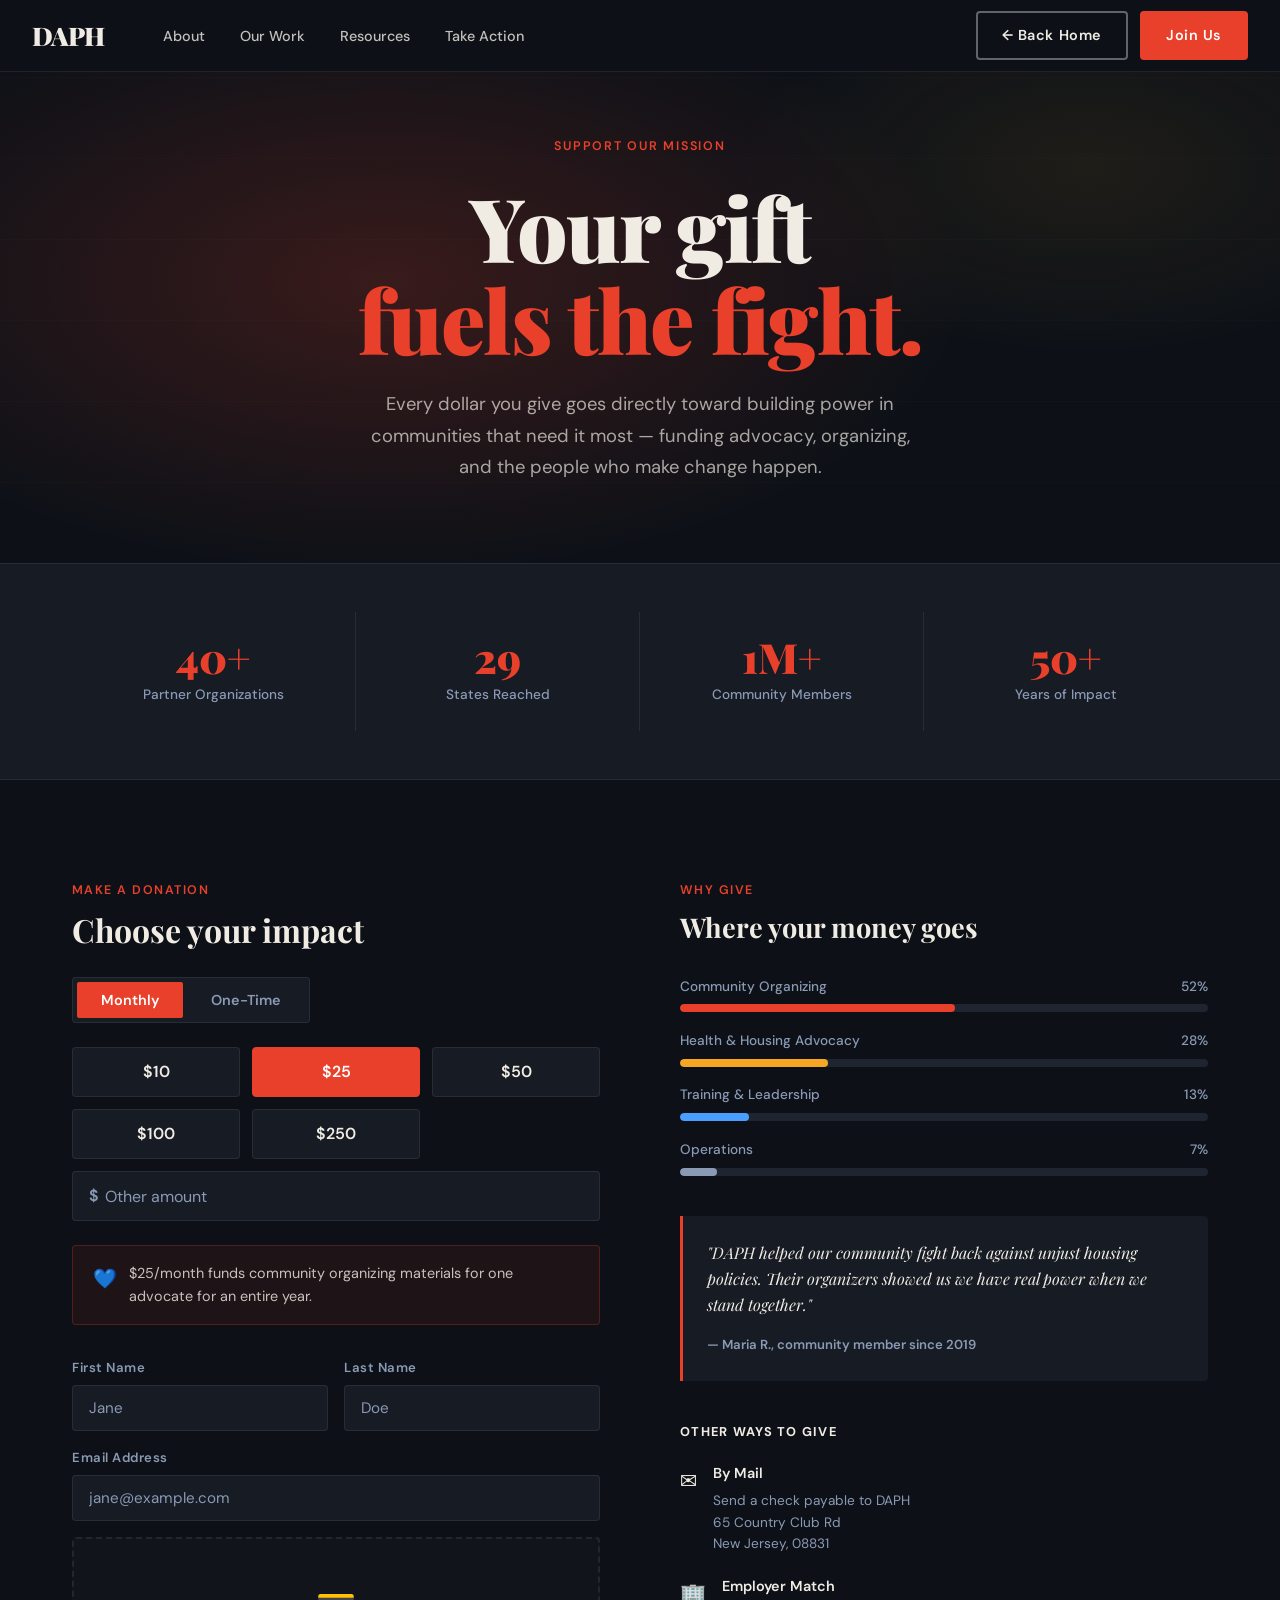
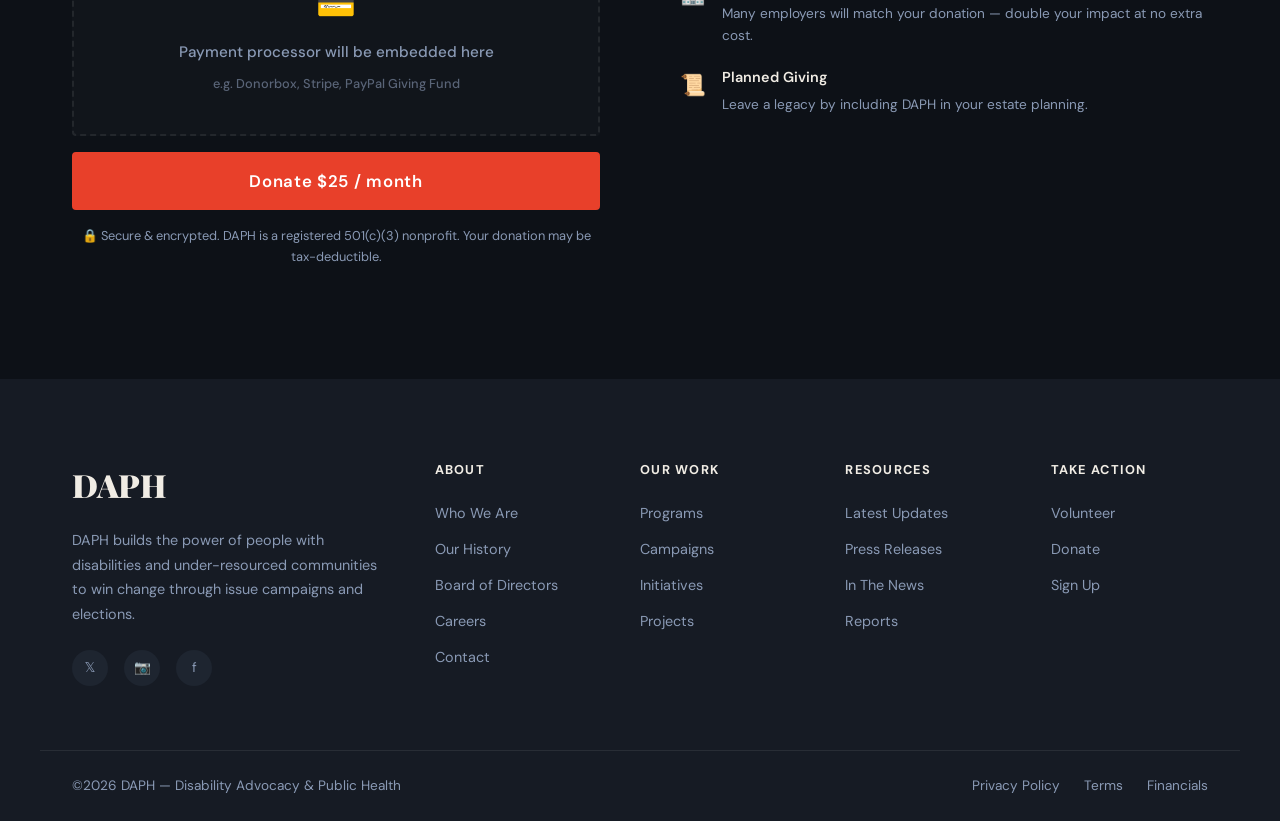
==== donate.html @ 9bbfe9a2 "Initial commit — DAPH nonprofit website" ====
<!doctype html>
<html lang="en">
  <head>
    <meta charset="UTF-8" />
    <meta name="viewport" content="width=device-width, initial-scale=1.0" />
    <title>Donate — DAPH</title>
    <link rel="preconnect" href="https://fonts.googleapis.com" />
    <link rel="preconnect" href="https://fonts.gstatic.com" crossorigin />
    <link
      href="https://fonts.googleapis.com/css2?family=Playfair+Display:wght@700;900&family=DM+Sans:wght@400;500;600&display=swap"
      rel="stylesheet"
    />
    <link rel="stylesheet" href="css/style.css" />
    <link rel="stylesheet" href="css/donate.css" />
  </head>
  <body>
    <!-- ===== NAVBAR ===== -->
    <header class="navbar" id="navbar">
      <div class="navbar__inner">
        <a href="index.html" class="navbar__logo">DAPH</a>

        <nav class="navbar__nav" id="mainNav">
          <ul class="nav-list">
            <li class="nav-item has-dropdown">
              <a href="index.html#about">About</a>
              <ul class="dropdown">
                <li><a href="index.html#about">Who We Are</a></li>
                <li><a href="index.html#about">Our History</a></li>
                <li><a href="index.html#about">Board of Directors</a></li>
                <li><a href="index.html#contact">Contact</a></li>
              </ul>
            </li>
            <li class="nav-item has-dropdown">
              <a href="index.html#work">Our Work</a>
              <ul class="dropdown">
                <li><a href="index.html#work">Programs</a></li>
                <li><a href="index.html#work">Campaigns</a></li>
                <li><a href="index.html#work">Initiatives</a></li>
              </ul>
            </li>
            <li class="nav-item has-dropdown">
              <a href="index.html#news">Resources</a>
              <ul class="dropdown">
                <li><a href="index.html#news">Latest Updates</a></li>
                <li><a href="index.html#news">Press Releases</a></li>
                <li><a href="index.html#news">Reports</a></li>
              </ul>
            </li>
            <li class="nav-item has-dropdown">
              <a href="index.html#action">Take Action</a>
              <ul class="dropdown">
                <li><a href="index.html#action">Volunteer</a></li>
                <li><a href="index.html#action">Sign Up</a></li>
                <li><a href="donate.html">Donate</a></li>
              </ul>
            </li>
          </ul>
        </nav>

        <div class="navbar__cta">
          <a href="index.html" class="btn btn--outline">← Back Home</a>
          <a href="index.html#action" class="btn btn--primary">Join Us</a>
        </div>

        <button class="hamburger" id="hamburger" aria-label="Toggle menu">
          <span></span><span></span><span></span>
        </button>
      </div>
    </header>

    <!-- ===== DONATE HERO ===== -->
    <div style="background: var(--color-bg); overflow: hidden">
      <section class="donate-hero">
        <div class="donate-hero__bg"></div>
        <div class="donate-hero__content">
          <p class="hero__eyebrow">Support Our Mission</p>
          <h1 class="donate-hero__heading">
            Your gift<br />
            <span>fuels the fight.</span>
          </h1>
          <p class="donate-hero__sub">
            Every dollar you give goes directly toward building power in
            communities that need it most — funding advocacy, organizing, and
            the people who make change happen.
          </p>
        </div>
      </section>
    </div>

    <!-- ===== IMPACT STATS ===== -->
    <section class="impact">
      <div class="container impact__grid">
        <div class="impact__stat">
          <span class="impact__number">40+</span>
          <span class="impact__label">Partner Organizations</span>
        </div>
        <div class="impact__stat">
          <span class="impact__number">29</span>
          <span class="impact__label">States Reached</span>
        </div>
        <div class="impact__stat">
          <span class="impact__number">1M+</span>
          <span class="impact__label">Community Members</span>
        </div>
        <div class="impact__stat">
          <span class="impact__number">50+</span>
          <span class="impact__label">Years of Impact</span>
        </div>
      </div>
    </section>

    <!-- ===== MAIN DONATE SECTION ===== -->
    <section class="donate-main">
      <div class="container donate-main__inner">
        <!-- Left: Form -->
        <div class="donate-form-wrap">
          <p class="label">Make a Donation</p>
          <h2>Choose your impact</h2>

          <!-- Frequency toggle -->
          <div class="donate-frequency">
            <button class="freq-btn active" data-freq="monthly">Monthly</button>
            <button class="freq-btn" data-freq="once">One-Time</button>
          </div>

          <!-- Amount selector -->
          <div class="donate-amounts">
            <button class="amount-btn" data-amount="10">$10</button>
            <button class="amount-btn active" data-amount="25">$25</button>
            <button class="amount-btn" data-amount="50">$50</button>
            <button class="amount-btn" data-amount="100">$100</button>
            <button class="amount-btn" data-amount="250">$250</button>
            <div class="amount-custom">
              <span>$</span>
              <input
                type="number"
                id="customAmount"
                placeholder="Other amount"
                min="1"
              />
            </div>
          </div>

          <!-- Impact message -->
          <div class="donate-impact-msg" id="impactMsg">
            <span class="donate-impact-msg__icon">💙</span>
            <p id="impactText">
              $25/month funds community organizing materials for one advocate
              for an entire year.
            </p>
          </div>

          <!-- Donor info -->
          <div class="donate-form">
            <div class="form-row">
              <div class="form-group">
                <label for="firstName">First Name</label>
                <input type="text" id="firstName" placeholder="Jane" />
              </div>
              <div class="form-group">
                <label for="lastName">Last Name</label>
                <input type="text" id="lastName" placeholder="Doe" />
              </div>
            </div>
            <div class="form-group">
              <label for="email">Email Address</label>
              <input type="email" id="email" placeholder="jane@example.com" />
            </div>

            <!-- Payment placeholder -->
            <div class="payment-placeholder">
              <div class="payment-placeholder__inner">
                <span class="payment-placeholder__icon">💳</span>
                <p>Payment processor will be embedded here</p>
                <p class="payment-placeholder__note">
                  e.g. Donorbox, Stripe, PayPal Giving Fund
                </p>
              </div>
            </div>

            <button
              class="btn btn--primary btn--lg donate-submit"
              id="donateSubmit"
            >
              Donate $25 / month
            </button>

            <p class="donate-secure">
              🔒 Secure &amp; encrypted. DAPH is a registered 501(c)(3)
              nonprofit. Your donation may be tax-deductible.
            </p>
          </div>
        </div>

        <!-- Right: Why give -->
        <div class="donate-why">
          <p class="label">Why Give</p>
          <h3>Where your money goes</h3>

          <div class="donate-why__bars">
            <div class="donate-why__bar-item">
              <div class="donate-why__bar-label">
                <span>Community Organizing</span>
                <span>52%</span>
              </div>
              <div class="donate-why__bar-track">
                <div
                  class="donate-why__bar-fill"
                  style="width: 52%; background: var(--color-primary)"
                ></div>
              </div>
            </div>
            <div class="donate-why__bar-item">
              <div class="donate-why__bar-label">
                <span>Health &amp; Housing Advocacy</span>
                <span>28%</span>
              </div>
              <div class="donate-why__bar-track">
                <div
                  class="donate-why__bar-fill"
                  style="width: 28%; background: var(--color-accent)"
                ></div>
              </div>
            </div>
            <div class="donate-why__bar-item">
              <div class="donate-why__bar-label">
                <span>Training &amp; Leadership</span>
                <span>13%</span>
              </div>
              <div class="donate-why__bar-track">
                <div
                  class="donate-why__bar-fill"
                  style="width: 13%; background: #4a9eff"
                ></div>
              </div>
            </div>
            <div class="donate-why__bar-item">
              <div class="donate-why__bar-label">
                <span>Operations</span>
                <span>7%</span>
              </div>
              <div class="donate-why__bar-track">
                <div
                  class="donate-why__bar-fill"
                  style="width: 7%; background: var(--color-muted)"
                ></div>
              </div>
            </div>
          </div>

          <div class="donate-testimonial">
            <blockquote>
              "DAPH helped our community fight back against unjust housing
              policies. Their organizers showed us we have real power when we
              stand together."
            </blockquote>
            <cite>— Maria R., community member since 2019</cite>
          </div>

          <div class="donate-other-ways">
            <h4>Other ways to give</h4>
            <ul>
              <li>
                <span class="donate-other-ways__icon">✉️</span>
                <div>
                  <strong>By Mail</strong>
                  <p>
                    Send a check payable to DAPH<br />65 Country Club Rd<br />New
                    Jersey, 08831
                  </p>
                </div>
              </li>
              <li>
                <span class="donate-other-ways__icon">🏢</span>
                <div>
                  <strong>Employer Match</strong>
                  <p>
                    Many employers will match your donation — double your impact
                    at no extra cost.
                  </p>
                </div>
              </li>
              <li>
                <span class="donate-other-ways__icon">📜</span>
                <div>
                  <strong>Planned Giving</strong>
                  <p>
                    Leave a legacy by including DAPH in your estate planning.
                  </p>
                </div>
              </li>
            </ul>
          </div>
        </div>
      </div>
    </section>

    <!-- ===== FOOTER ===== -->
    <footer class="footer" id="contact">
      <div class="container footer__inner">
        <div class="footer__brand">
          <a href="index.html" class="footer__logo">DAPH</a>
          <p>
            DAPH builds the power of people with disabilities and
            under-resourced communities to win change through issue campaigns
            and elections.
          </p>
          <div class="footer__socials">
            <a href="#" aria-label="Twitter">𝕏</a>
            <a href="#" aria-label="Instagram">📷</a>
            <a href="#" aria-label="Facebook">f</a>
          </div>
        </div>
        <div class="footer__col">
          <h4>About</h4>
          <ul>
            <li><a href="index.html#about">Who We Are</a></li>
            <li><a href="index.html#about">Our History</a></li>
            <li><a href="index.html#about">Board of Directors</a></li>
            <li><a href="index.html#contact">Careers</a></li>
            <li><a href="index.html#contact">Contact</a></li>
          </ul>
        </div>
        <div class="footer__col">
          <h4>Our Work</h4>
          <ul>
            <li><a href="index.html#work">Programs</a></li>
            <li><a href="index.html#work">Campaigns</a></li>
            <li><a href="index.html#work">Initiatives</a></li>
            <li><a href="index.html#work">Projects</a></li>
          </ul>
        </div>
        <div class="footer__col">
          <h4>Resources</h4>
          <ul>
            <li><a href="index.html#news">Latest Updates</a></li>
            <li><a href="index.html#news">Press Releases</a></li>
            <li><a href="index.html#news">In The News</a></li>
            <li><a href="index.html#news">Reports</a></li>
          </ul>
        </div>
        <div class="footer__col">
          <h4>Take Action</h4>
          <ul>
            <li><a href="index.html#action">Volunteer</a></li>
            <li><a href="donate.html">Donate</a></li>
            <li><a href="index.html#action">Sign Up</a></li>
          </ul>
        </div>
      </div>
      <div class="footer__bottom">
        <div class="container footer__bottom-inner">
          <p>©2026 DAPH — Disability Advocacy &amp; Public Health</p>
          <div class="footer__legal">
            <a href="#">Privacy Policy</a>
            <a href="#">Terms</a>
            <a href="#">Financials</a>
          </div>
        </div>
      </div>
    </footer>

    <script src="js/main.js"></script>
    <script src="js/donate.js"></script>
  </body>
</html>
---- css/style.css ----
/* =============================================
   DAPH Nonprofit — style.css
   Inspired by peoplesaction.org layout
   ============================================= */

/* ---------- CSS Variables ---------- */
:root {
  --color-bg:         #0d1117;
  --color-surface:    #161b24;
  --color-surface2:   #1e2530;
  --color-primary:    #e8402a;     /* bold red-orange accent */
  --color-accent:     #f5a623;     /* warm amber CTA */
  --color-text:       #f0ece4;
  --color-muted:      #8a9ab5;
  --color-border:     rgba(255,255,255,0.08);

  --font-display:     'Playfair Display', Georgia, serif;
  --font-body:        'DM Sans', system-ui, sans-serif;

  --nav-height:       72px;
  --radius:           4px;
  --transition:       0.22s ease;
}

/* ---------- Reset & Base ---------- */
*, *::before, *::after { box-sizing: border-box; margin: 0; padding: 0; }

html { scroll-behavior: smooth; }

body {
  font-family: var(--font-body);
  background: var(--color-bg);
  color: var(--color-text);
  line-height: 1.65;
  overflow-x: hidden;
}

a { color: inherit; text-decoration: none; }
img { display: block; max-width: 100%; }
ul { list-style: none; }

.container {
  max-width: 1200px;
  margin: 0 auto;
  padding: 0 2rem;
}

/* ---------- Typography helpers ---------- */
.label {
  display: inline-block;
  font-size: 0.78rem;
  font-weight: 600;
  letter-spacing: 0.12em;
  text-transform: uppercase;
  color: var(--color-primary);
  margin-bottom: 0.75rem;
}
.label--light { color: var(--color-accent); }

.section-heading {
  font-family: var(--font-display);
  font-size: clamp(2rem, 4vw, 3rem);
  font-weight: 700;
  line-height: 1.15;
  margin-bottom: 1rem;
}
.section-heading--light { color: var(--color-text); }

.section-sub {
  font-size: 1.1rem;
  color: var(--color-muted);
  max-width: 600px;
  margin-bottom: 3rem;
}
.section-sub--light { color: rgba(255,255,255,0.65); }

/* ---------- Buttons ---------- */
.btn {
  display: inline-block;
  padding: 0.65rem 1.5rem;
  font-family: var(--font-body);
  font-size: 0.9rem;
  font-weight: 600;
  letter-spacing: 0.04em;
  border-radius: var(--radius);
  border: 2px solid transparent;
  cursor: pointer;
  transition: background var(--transition), color var(--transition), border-color var(--transition), transform var(--transition);
}
.btn:hover { transform: translateY(-2px); }

.btn--primary {
  background: var(--color-primary);
  color: #fff;
  border-color: var(--color-primary);
}
.btn--primary:hover { background: #c93520; border-color: #c93520; }

.btn--accent {
  background: var(--color-accent);
  color: #111;
  border-color: var(--color-accent);
}
.btn--accent:hover { background: #e0951a; border-color: #e0951a; }

.btn--outline {
  background: transparent;
  color: var(--color-text);
  border-color: rgba(255,255,255,0.35);
}
.btn--outline:hover { border-color: var(--color-text); background: rgba(255,255,255,0.05); }

.btn--outline-light {
  background: transparent;
  color: #fff;
  border-color: rgba(255,255,255,0.6);
}
.btn--outline-light:hover { background: rgba(255,255,255,0.1); }

.btn--lg { padding: 0.85rem 2rem; font-size: 1rem; }

/* =============================================
   NAVBAR
   ============================================= */
.navbar {
  position: fixed;
  top: 0; left: 0; right: 0;
  height: var(--nav-height);
  z-index: 1000;
  background: var(--color-bg);
  border-bottom: 1px solid var(--color-border);
  transition: background var(--transition), box-shadow var(--transition);
}
.navbar.scrolled {
  background: rgba(13,17,23,0.97);
  box-shadow: 0 2px 24px rgba(0,0,0,0.5);
}

.navbar__inner {
  max-width: 1300px;
  margin: 0 auto;
  padding: 0 2rem;
  height: 100%;
  display: flex;
  align-items: center;
  gap: 2.5rem;
}

.navbar__logo {
  font-family: var(--font-display);
  font-size: 1.6rem;
  font-weight: 900;
  color: var(--color-text);
  letter-spacing: -0.02em;
  flex-shrink: 0;
}

.navbar__nav { flex: 1; }

.nav-list {
  display: flex;
  align-items: center;
  gap: 0;
}

.nav-item {
  position: relative;
}

.nav-item > a {
  display: block;
  padding: 0 1.1rem;
  height: var(--nav-height);
  line-height: var(--nav-height);
  font-size: 0.9rem;
  font-weight: 500;
  color: rgba(240,236,228,0.8);
  transition: color var(--transition);
  white-space: nowrap;
}
.nav-item > a:hover { color: var(--color-text); }

/* Dropdown */
.dropdown {
  display: none;
  position: absolute;
  top: calc(var(--nav-height) - 4px);
  left: 0;
  background: var(--color-surface);
  border: 1px solid var(--color-border);
  border-top: 2px solid var(--color-primary);
  min-width: 220px;
  border-radius: 0 0 var(--radius) var(--radius);
  box-shadow: 0 12px 40px rgba(0,0,0,0.4);
  z-index: 100;
}
.has-dropdown:hover .dropdown { display: block; }

.dropdown li a {
  display: block;
  padding: 0.7rem 1.25rem;
  font-size: 0.875rem;
  color: var(--color-muted);
  transition: color var(--transition), background var(--transition);
}
.dropdown li a:hover { color: var(--color-text); background: rgba(255,255,255,0.04); }

/* Nav CTA */
.navbar__cta {
  display: flex;
  align-items: center;
  gap: 0.75rem;
  flex-shrink: 0;
}

/* Language Switcher */
.lang-switcher {
  position: relative;
  flex-shrink: 0;
}
.lang-switcher__btn {
  display: flex;
  align-items: center;
  gap: 0.35rem;
  background: rgba(255,255,255,0.06);
  border: 1px solid var(--color-border);
  border-radius: var(--radius);
  color: var(--color-text);
  font-family: var(--font-body);
  font-size: 0.82rem;
  font-weight: 600;
  padding: 0.4rem 0.75rem;
  cursor: pointer;
  transition: background var(--transition), border-color var(--transition);
  white-space: nowrap;
}
.lang-switcher__btn:hover { background: rgba(255,255,255,0.1); border-color: rgba(255,255,255,0.2); }
.lang-switcher__globe { font-size: 0.95rem; }
.lang-switcher__arrow { font-size: 0.65rem; color: var(--color-muted); transition: transform var(--transition); }
.lang-switcher.open .lang-switcher__arrow { transform: rotate(180deg); }
.lang-switcher__dropdown {
  display: none;
  position: absolute;
  top: calc(100% + 8px);
  right: 0;
  background: var(--color-surface);
  border: 1px solid var(--color-border);
  border-top: 2px solid var(--color-primary);
  border-radius: 0 0 var(--radius) var(--radius);
  min-width: 180px;
  box-shadow: 0 12px 32px rgba(0,0,0,0.45);
  z-index: 200;
  list-style: none;
  padding: 0.4rem 0;
}
.lang-switcher.open .lang-switcher__dropdown { display: block; }
.lang-switcher__dropdown li button {
  display: flex;
  align-items: center;
  gap: 0.6rem;
  width: 100%;
  padding: 0.65rem 1.1rem;
  background: none;
  border: none;
  color: var(--color-muted);
  font-family: var(--font-body);
  font-size: 0.875rem;
  font-weight: 500;
  cursor: pointer;
  transition: color var(--transition), background var(--transition);
  text-align: left;
}
.lang-switcher__dropdown li button:hover { color: var(--color-text); background: rgba(255,255,255,0.04); }
.lang-switcher__dropdown li button.active { color: var(--color-text); font-weight: 600; }

/* Hamburger */
.hamburger {
  display: none;
  flex-direction: column;
  gap: 5px;
  background: none;
  border: none;
  cursor: pointer;
  padding: 4px;
  margin-left: auto;
}
.hamburger span {
  display: block;
  width: 24px;
  height: 2px;
  background: var(--color-text);
  border-radius: 2px;
  transition: transform var(--transition), opacity var(--transition);
}
.hamburger.open span:nth-child(1) { transform: translateY(7px) rotate(45deg); }
.hamburger.open span:nth-child(2) { opacity: 0; }
.hamburger.open span:nth-child(3) { transform: translateY(-7px) rotate(-45deg); }

/* =============================================
   HERO
   ============================================= */
.hero {
  position: relative;
  min-height: 100vh;
  display: grid;
  grid-template-columns: 1fr 1fr;
  align-items: center;
  padding: calc(var(--nav-height) + 3rem) 4rem 5rem;
  overflow: hidden;
  max-width: 1400px;
  margin: 0 auto;
  width: 100%;
  /* stretch the section itself to full width */
  box-sizing: border-box;
}

/* full-bleed bg behind the centered grid */
.hero::before {
  content: '';
  position: absolute;
  inset: 0;
  background:
    radial-gradient(ellipse 70% 70% at 75% 55%, rgba(232,64,42,0.18) 0%, transparent 65%),
    radial-gradient(ellipse 50% 60% at 10% 80%, rgba(245,166,35,0.07) 0%, transparent 55%);
  z-index: 0;
  pointer-events: none;
}

.hero__bg {
  position: absolute;
  inset: 0;
  background: var(--color-bg);
  z-index: -1;
}
.hero__bg::after {
  content: '';
  position: absolute;
  inset: 0;
  background-image:
    repeating-linear-gradient(
      0deg,
      transparent,
      transparent 80px,
      rgba(255,255,255,0.013) 80px,
      rgba(255,255,255,0.013) 81px
    );
}

/* ── Left: text ── */
.hero__content {
  position: relative;
  z-index: 1;
  padding-right: 2rem;
}

.hero__eyebrow {
  font-size: 0.78rem;
  font-weight: 600;
  letter-spacing: 0.14em;
  text-transform: uppercase;
  color: var(--color-primary);
  margin-bottom: 1.5rem;
  opacity: 0;
  animation: fadeUp 0.7s ease 0.2s forwards;
}

.hero__heading {
  font-family: var(--font-display);
  font-size: clamp(3rem, 5.5vw, 5.5rem);
  font-weight: 900;
  line-height: 1.02;
  letter-spacing: -0.02em;
  margin-bottom: 1.75rem;
  opacity: 0;
  animation: fadeUp 0.8s ease 0.4s forwards;
}
.hero__heading span { color: var(--color-primary); }

.hero__sub {
  font-size: clamp(0.95rem, 1.5vw, 1.1rem);
  color: rgba(240,236,228,0.68);
  max-width: 480px;
  margin-bottom: 2.5rem;
  line-height: 1.7;
  opacity: 0;
  animation: fadeUp 0.8s ease 0.6s forwards;
}

.hero__actions {
  display: flex;
  gap: 1rem;
  flex-wrap: wrap;
  opacity: 0;
  animation: fadeUp 0.8s ease 0.8s forwards;
}

/* ── Right: image ── */
.hero__image {
  position: relative;
  z-index: 1;
  display: flex;
  align-items: flex-end;
  justify-content: center;
  /* let it overflow bottom slightly for drama */
  margin-bottom: -5rem;
  padding-bottom: 5rem;
  opacity: 0;
  animation: fadeUp 1s ease 0.5s forwards;
}

.hero__image img {
  width: 100%;
  max-width: 620px;
  height: auto;
  /* subtle drop shadow so it pops off the dark bg */
  filter: drop-shadow(-20px 20px 40px rgba(0,0,0,0.55));
  /* slight upward float animation on load */
  animation: floatIn 1.1s cubic-bezier(0.22,1,0.36,1) 0.6s both;
}

.hero__scroll-hint {
  position: absolute;
  bottom: 1.5rem;
  left: 50%;
  transform: translateX(-50%);
  font-size: 1.4rem;
  color: rgba(255,255,255,0.2);
  animation: bounce 2.2s ease infinite;
  z-index: 2;
  grid-column: 1 / -1;
}

@keyframes fadeUp {
  from { opacity: 0; transform: translateY(28px); }
  to   { opacity: 1; transform: translateY(0); }
}
@keyframes floatIn {
  from { opacity: 0; transform: translateY(50px) scale(0.97); }
  to   { opacity: 1; transform: translateY(0) scale(1); }
}
@keyframes bounce {
  0%, 100% { transform: translateX(-50%) translateY(0); }
  50%       { transform: translateX(-50%) translateY(9px); }
}

/* =============================================
   CRISIS
   ============================================= */
.crisis {
  padding: 7rem 0;
  background: var(--color-bg);
}

.crisis__grid {
  display: grid;
  grid-template-columns: repeat(3, 1fr);
  gap: 2rem;
  margin-top: 1rem;
}

.crisis__card {
  padding: 2.5rem 2rem;
  border: 1px solid var(--color-border);
  border-radius: var(--radius);
  background: var(--color-surface);
  transition: border-color var(--transition), transform var(--transition);
}
.crisis__card:hover {
  border-color: var(--color-primary);
  transform: translateY(-4px);
}

.crisis__icon {
  font-size: 2rem;
  margin-bottom: 1.25rem;
}

.crisis__card h3 {
  font-family: var(--font-display);
  font-size: 1.3rem;
  font-weight: 700;
  margin-bottom: 0.75rem;
}

.crisis__card p {
  font-size: 0.95rem;
  color: var(--color-muted);
  line-height: 1.7;
}

/* =============================================
   ABOUT
   ============================================= */
.about {
  padding: 7rem 0;
  background: var(--color-surface);
}

.about__inner {
  display: grid;
  grid-template-columns: 1fr 1fr;
  gap: 5rem;
  align-items: center;
}

.about__text h2 {
  font-family: var(--font-display);
  font-size: clamp(2rem, 3.5vw, 2.8rem);
  font-weight: 700;
  margin-bottom: 1.25rem;
  line-height: 1.15;
}

.about__text p {
  color: var(--color-muted);
  margin-bottom: 1.25rem;
  font-size: 1rem;
}

.about__text .btn { margin-top: 0.75rem; }

.about__img-placeholder {
  aspect-ratio: 4/3;
  background: linear-gradient(135deg, var(--color-surface2) 0%, rgba(232,64,42,0.12) 100%);
  border-radius: var(--radius);
  border: 1px solid var(--color-border);
  display: flex;
  align-items: center;
  justify-content: center;
  font-family: var(--font-display);
  font-size: 1.6rem;
  font-weight: 700;
  color: rgba(255,255,255,0.15);
  text-align: center;
  line-height: 1.3;
}

/* =============================================
   CAMPAIGNS
   ============================================= */
.campaigns {
  padding: 7rem 0;
  background: var(--color-primary);
  background: linear-gradient(160deg, #1a0d0a 0%, #2a1008 50%, #1a0d0a 100%);
  position: relative;
  overflow: hidden;
}
.campaigns::before {
  content: '';
  position: absolute;
  inset: 0;
  background: radial-gradient(ellipse 80% 60% at 50% 50%, rgba(232,64,42,0.15) 0%, transparent 70%);
  pointer-events: none;
}

.campaigns__grid {
  display: grid;
  grid-template-columns: repeat(2, 1fr);
  gap: 1.5rem;
}

.campaign-card {
  display: block;
  padding: 2.5rem 2rem;
  background: rgba(255,255,255,0.04);
  border: 1px solid rgba(255,255,255,0.1);
  border-radius: var(--radius);
  transition: background var(--transition), border-color var(--transition), transform var(--transition);
}
.campaign-card:hover {
  background: rgba(255,255,255,0.08);
  border-color: var(--color-primary);
  transform: translateY(-4px);
}

.campaign-card__icon {
  font-size: 2rem;
  margin-bottom: 1rem;
}

.campaign-card h3 {
  font-family: var(--font-display);
  font-size: 1.3rem;
  font-weight: 700;
  margin-bottom: 0.6rem;
}

.campaign-card p {
  font-size: 0.9rem;
  color: rgba(255,255,255,0.6);
  margin-bottom: 1.25rem;
  line-height: 1.65;
}

.campaign-card__link {
  font-size: 0.85rem;
  font-weight: 600;
  color: var(--color-accent);
  letter-spacing: 0.04em;
}

/* =============================================
   NEWS
   ============================================= */
.news {
  padding: 7rem 0;
  background: var(--color-bg);
}

.news__grid {
  display: grid;
  grid-template-columns: 2fr 1fr;
  grid-template-rows: auto auto;
  gap: 1.5rem;
}

.news-card {
  background: var(--color-surface);
  border: 1px solid var(--color-border);
  border-radius: var(--radius);
  overflow: hidden;
  transition: border-color var(--transition), transform var(--transition);
}
.news-card:hover {
  border-color: rgba(255,255,255,0.2);
  transform: translateY(-3px);
}

.news-card--featured {
  grid-row: span 2;
}

.news-card__img {
  aspect-ratio: 16/9;
  background: var(--color-surface2);
}
.news-card--featured .news-card__img { aspect-ratio: 4/3; }

/* Placeholder colors for news images */
.news-card__img--1 { background: linear-gradient(135deg, #1a2030 0%, rgba(232,64,42,0.3) 100%); }
.news-card__img--2 { background: linear-gradient(135deg, #1a2030 0%, rgba(245,166,35,0.3) 100%); }
.news-card__img--3 { background: linear-gradient(135deg, #1a2030 0%, rgba(42,100,200,0.3) 100%); }

.news-card__body { padding: 1.5rem; }

.news-card__tag {
  display: inline-block;
  font-size: 0.72rem;
  font-weight: 700;
  letter-spacing: 0.1em;
  text-transform: uppercase;
  color: var(--color-primary);
  margin-bottom: 0.6rem;
}

.news-card h3 {
  font-family: var(--font-display);
  font-size: 1.1rem;
  font-weight: 700;
  line-height: 1.3;
  margin-bottom: 0.6rem;
}
.news-card--featured h3 { font-size: 1.4rem; }

.news-card h3 a { transition: color var(--transition); }
.news-card h3 a:hover { color: var(--color-accent); }

.news-card p {
  font-size: 0.9rem;
  color: var(--color-muted);
  line-height: 1.65;
  margin-bottom: 1rem;
}

.news-card__more {
  font-size: 0.85rem;
  font-weight: 600;
  color: var(--color-primary);
  transition: color var(--transition);
}
.news-card__more:hover { color: var(--color-accent); }

.news__cta { margin-top: 2.5rem; text-align: center; }

/* =============================================
   CTA BAND
   ============================================= */
.cta-band {
  padding: 5rem 0;
  background: var(--color-surface2);
  border-top: 1px solid var(--color-border);
  border-bottom: 1px solid var(--color-border);
}

.cta-band__inner {
  display: flex;
  align-items: center;
  justify-content: space-between;
  gap: 3rem;
  flex-wrap: wrap;
}

.cta-band h2 {
  font-family: var(--font-display);
  font-size: clamp(1.6rem, 3vw, 2.2rem);
  font-weight: 700;
  margin-bottom: 0.5rem;
}

.cta-band p {
  color: var(--color-muted);
  font-size: 1rem;
}

.cta-band__buttons {
  display: flex;
  gap: 1rem;
  flex-wrap: wrap;
}

/* =============================================
   FOOTER
   ============================================= */
.footer {
  background: var(--color-surface);
  padding-top: 5rem;
}

.footer__inner {
  display: grid;
  grid-template-columns: 2fr 1fr 1fr 1fr 1fr;
  gap: 3rem;
  padding-bottom: 4rem;
  border-bottom: 1px solid var(--color-border);
}

.footer__logo {
  font-family: var(--font-display);
  font-size: 2rem;
  font-weight: 900;
  color: var(--color-text);
  display: inline-block;
  margin-bottom: 1rem;
}

.footer__brand p {
  font-size: 0.9rem;
  color: var(--color-muted);
  line-height: 1.7;
  margin-bottom: 1.5rem;
}

.footer__socials {
  display: flex;
  gap: 1rem;
}

.footer__socials a {
  display: inline-flex;
  align-items: center;
  justify-content: center;
  width: 36px;
  height: 36px;
  border-radius: 50%;
  background: var(--color-surface2);
  font-size: 0.85rem;
  color: var(--color-muted);
  transition: background var(--transition), color var(--transition);
}
.footer__socials a:hover { background: var(--color-primary); color: #fff; }

.footer__col h4 {
  font-size: 0.8rem;
  font-weight: 700;
  letter-spacing: 0.1em;
  text-transform: uppercase;
  color: var(--color-text);
  margin-bottom: 1.25rem;
}

.footer__col ul { display: flex; flex-direction: column; gap: 0.6rem; }
.footer__col ul a {
  font-size: 0.9rem;
  color: var(--color-muted);
  transition: color var(--transition);
}
.footer__col ul a:hover { color: var(--color-text); }

.footer__bottom {
  padding: 1.5rem 0;
}
.footer__bottom-inner {
  display: flex;
  align-items: center;
  justify-content: space-between;
  flex-wrap: wrap;
  gap: 1rem;
}

.footer__bottom p { font-size: 0.85rem; color: var(--color-muted); }

.footer__legal {
  display: flex;
  gap: 1.5rem;
}
.footer__legal a {
  font-size: 0.85rem;
  color: var(--color-muted);
  transition: color var(--transition);
}
.footer__legal a:hover { color: var(--color-text); }

/* =============================================
   RESPONSIVE
   ============================================= */
@media (max-width: 1024px) {
  .footer__inner {
    grid-template-columns: 1fr 1fr 1fr;
  }
  .footer__brand { grid-column: 1 / -1; }

  .hero {
    padding: calc(var(--nav-height) + 2rem) 2.5rem 4rem;
  }
  .hero__image img { max-width: 480px; }
}

@media (max-width: 860px) {
  .navbar__nav,
  .navbar__cta { display: none; }
  .navbar__nav.open { display: block; }
  .navbar__cta.open { display: flex; }

  .hamburger { display: flex; }

  .navbar__nav.open {
    position: fixed;
    top: var(--nav-height);
    left: 0; right: 0;
    background: var(--color-surface);
    border-bottom: 1px solid var(--color-border);
    padding: 1.5rem 2rem 2rem;
    z-index: 999;
    overflow-y: auto;
    max-height: calc(100vh - var(--nav-height));
  }

  .nav-list { flex-direction: column; gap: 0; align-items: stretch; }
  .nav-item > a { height: auto; line-height: 1.5; padding: 0.8rem 0; border-bottom: 1px solid var(--color-border); }
  .dropdown {
    display: block;
    position: static;
    border: none;
    border-top: none;
    background: transparent;
    box-shadow: none;
    padding-left: 1rem;
  }
  .has-dropdown .dropdown { display: none; }
  .has-dropdown.open .dropdown { display: block; }
  .dropdown li a { padding: 0.5rem 0; }

  .navbar__cta.open {
    position: fixed;
    bottom: 0; left: 0; right: 0;
    padding: 1rem 2rem;
    background: var(--color-surface);
    border-top: 1px solid var(--color-border);
    justify-content: center;
    z-index: 999;
  }

  /* Hero: stack vertically on mobile */
  .hero {
    grid-template-columns: 1fr;
    padding: calc(var(--nav-height) + 2rem) 2rem 3rem;
    text-align: center;
    min-height: auto;
  }
  .hero__content { padding-right: 0; }
  .hero__sub { max-width: 100%; }
  .hero__actions { justify-content: center; }
  .hero__image {
    margin-bottom: 0;
    padding-bottom: 0;
    order: -1; /* image above text on mobile */
    margin-top: 1rem;
  }
  .hero__image img {
    max-width: 340px;
    filter: drop-shadow(-10px 10px 24px rgba(0,0,0,0.5));
  }
  .hero__scroll-hint { display: none; }

  .crisis__grid { grid-template-columns: 1fr; }
  .campaigns__grid { grid-template-columns: 1fr; }
  .about__inner { grid-template-columns: 1fr; gap: 2.5rem; }
  .news__grid { grid-template-columns: 1fr; }
  .news-card--featured { grid-row: span 1; }
  .cta-band__inner { flex-direction: column; text-align: center; }
  .cta-band__buttons { justify-content: center; }
  .footer__inner { grid-template-columns: 1fr 1fr; }
}

@media (max-width: 480px) {
  .hero__actions { flex-direction: column; align-items: center; }
  .footer__inner { grid-template-columns: 1fr; }
  .footer__bottom-inner { flex-direction: column; text-align: center; }
}
---- css/donate.css ----
/* =============================================
   donate.css — Donate page specific styles
   Inherits all variables from style.css
   ============================================= */

/* ── Donate Hero ── */
.donate-hero {
  position: relative;
  min-height: 52vh;
  display: flex;
  align-items: center;
  padding: calc(var(--nav-height) + 4rem) 2rem 5rem;
  overflow: hidden;
}

.donate-hero__bg {
  position: absolute;
  inset: 0;
  background:
    radial-gradient(ellipse 70% 80% at 30% 50%, rgba(232,64,42,0.2) 0%, transparent 65%),
    radial-gradient(ellipse 50% 60% at 85% 30%, rgba(245,166,35,0.08) 0%, transparent 55%),
    var(--color-bg);
  z-index: 0;
}
.donate-hero__bg::after {
  content: '';
  position: absolute;
  inset: 0;
  background-image: repeating-linear-gradient(
    0deg, transparent, transparent 80px,
    rgba(255,255,255,0.013) 80px, rgba(255,255,255,0.013) 81px
  );
}

.donate-hero__content {
  position: relative;
  z-index: 1;
  max-width: 700px;
  margin: 0 auto;
  text-align: center;
}

.donate-hero__heading {
  font-family: var(--font-display);
  font-size: clamp(3rem, 7vw, 5.5rem);
  font-weight: 900;
  line-height: 1.05;
  letter-spacing: -0.02em;
  margin: 1rem 0 1.5rem;
  opacity: 0;
  animation: fadeUp 0.8s ease 0.3s forwards;
}
.donate-hero__heading span { color: var(--color-primary); }

.donate-hero__sub {
  font-size: clamp(1rem, 1.6vw, 1.15rem);
  color: rgba(240,236,228,0.68);
  max-width: 560px;
  margin: 0 auto;
  line-height: 1.7;
  opacity: 0;
  animation: fadeUp 0.8s ease 0.5s forwards;
}

/* ── Impact Stats Bar ── */
.impact {
  background: var(--color-surface);
  border-top: 1px solid var(--color-border);
  border-bottom: 1px solid var(--color-border);
  padding: 3rem 0;
}

.impact__grid {
  display: grid;
  grid-template-columns: repeat(4, 1fr);
  gap: 0;
}

.impact__stat {
  display: flex;
  flex-direction: column;
  align-items: center;
  gap: 0.4rem;
  padding: 1.5rem 2rem;
  border-right: 1px solid var(--color-border);
  text-align: center;
}
.impact__stat:last-child { border-right: none; }

.impact__number {
  font-family: var(--font-display);
  font-size: 2.6rem;
  font-weight: 900;
  color: var(--color-primary);
  line-height: 1;
}

.impact__label {
  font-size: 0.85rem;
  font-weight: 500;
  color: var(--color-muted);
  text-align: center;
}

/* ── Main Donate Section ── */
.donate-main {
  padding: 6rem 0 7rem;
  background: var(--color-bg);
}

.donate-main__inner {
  display: grid;
  grid-template-columns: 1fr 1fr;
  gap: 5rem;
  align-items: start;
}

/* ── Left: Form ── */
.donate-form-wrap h2 {
  font-family: var(--font-display);
  font-size: 2rem;
  font-weight: 700;
  margin-bottom: 1.75rem;
  line-height: 1.15;
}

.donate-frequency {
  display: flex;
  background: var(--color-surface);
  border: 1px solid var(--color-border);
  border-radius: var(--radius);
  padding: 4px;
  gap: 4px;
  margin-bottom: 1.5rem;
  width: fit-content;
}

.freq-btn {
  padding: 0.55rem 1.5rem;
  background: transparent;
  border: none;
  border-radius: calc(var(--radius) - 2px);
  color: var(--color-muted);
  font-family: var(--font-body);
  font-size: 0.9rem;
  font-weight: 600;
  cursor: pointer;
  transition: background var(--transition), color var(--transition);
}
.freq-btn.active {
  background: var(--color-primary);
  color: #fff;
}
.freq-btn:not(.active):hover {
  background: rgba(255,255,255,0.05);
  color: var(--color-text);
}

/* Amount grid */
.donate-amounts {
  display: grid;
  grid-template-columns: repeat(3, 1fr);
  gap: 0.75rem;
  margin-bottom: 1.5rem;
}

.amount-btn {
  padding: 0.85rem 1rem;
  background: var(--color-surface);
  border: 1px solid var(--color-border);
  border-radius: var(--radius);
  color: var(--color-text);
  font-family: var(--font-body);
  font-size: 1rem;
  font-weight: 600;
  cursor: pointer;
  transition: all var(--transition);
  text-align: center;
}
.amount-btn:hover {
  border-color: var(--color-primary);
  background: rgba(232,64,42,0.08);
}
.amount-btn.active {
  background: var(--color-primary);
  border-color: var(--color-primary);
  color: #fff;
}

.amount-custom {
  grid-column: span 3;
  display: flex;
  align-items: center;
  background: var(--color-surface);
  border: 1px solid var(--color-border);
  border-radius: var(--radius);
  padding: 0 1rem;
  transition: border-color var(--transition);
}
.amount-custom:focus-within { border-color: var(--color-primary); }

.amount-custom span {
  font-size: 1rem;
  font-weight: 600;
  color: var(--color-muted);
  margin-right: 0.35rem;
}

.amount-custom input {
  flex: 1;
  background: transparent;
  border: none;
  outline: none;
  color: var(--color-text);
  font-family: var(--font-body);
  font-size: 1rem;
  font-weight: 600;
  padding: 0.85rem 0;
}
.amount-custom input::placeholder { color: var(--color-muted); font-weight: 400; }

/* Impact message */
.donate-impact-msg {
  display: flex;
  align-items: flex-start;
  gap: 0.75rem;
  background: rgba(232,64,42,0.08);
  border: 1px solid rgba(232,64,42,0.25);
  border-radius: var(--radius);
  padding: 1rem 1.25rem;
  margin-bottom: 2rem;
  transition: all 0.3s ease;
}

.donate-impact-msg__icon { font-size: 1.2rem; flex-shrink: 0; margin-top: 1px; }

.donate-impact-msg p {
  font-size: 0.9rem;
  color: rgba(240,236,228,0.8);
  line-height: 1.6;
}

/* Form fields */
.donate-form { display: flex; flex-direction: column; gap: 1rem; }

.form-row {
  display: grid;
  grid-template-columns: 1fr 1fr;
  gap: 1rem;
}

.form-group {
  display: flex;
  flex-direction: column;
  gap: 0.4rem;
}

.form-group label {
  font-size: 0.82rem;
  font-weight: 600;
  color: var(--color-muted);
  letter-spacing: 0.04em;
}

.form-group input {
  background: var(--color-surface);
  border: 1px solid var(--color-border);
  border-radius: var(--radius);
  padding: 0.75rem 1rem;
  color: var(--color-text);
  font-family: var(--font-body);
  font-size: 0.95rem;
  outline: none;
  transition: border-color var(--transition);
}
.form-group input:focus { border-color: var(--color-primary); }
.form-group input::placeholder { color: var(--color-muted); }

/* Payment placeholder */
.payment-placeholder {
  border: 2px dashed var(--color-border);
  border-radius: var(--radius);
  padding: 2.5rem 1.5rem;
  text-align: center;
  background: rgba(255,255,255,0.02);
}

.payment-placeholder__inner {
  display: flex;
  flex-direction: column;
  align-items: center;
  gap: 0.5rem;
}

.payment-placeholder__icon { font-size: 2rem; }

.payment-placeholder p {
  color: var(--color-muted);
  font-size: 0.95rem;
  font-weight: 500;
}

.payment-placeholder__note {
  font-size: 0.8rem !important;
  color: rgba(138,154,181,0.6) !important;
}

.donate-submit {
  width: 100%;
  text-align: center;
  justify-content: center;
  font-size: 1.05rem;
  padding: 1rem;
}

.donate-secure {
  font-size: 0.8rem;
  color: var(--color-muted);
  text-align: center;
  line-height: 1.6;
}

/* ── Right: Why Give ── */
.donate-why {
  position: sticky;
  top: calc(var(--nav-height) + 2rem);
}

.donate-why h3 {
  font-family: var(--font-display);
  font-size: 1.7rem;
  font-weight: 700;
  margin-bottom: 2rem;
  line-height: 1.15;
}

/* Allocation bars */
.donate-why__bars {
  display: flex;
  flex-direction: column;
  gap: 1.1rem;
  margin-bottom: 2.5rem;
}

.donate-why__bar-item { display: flex; flex-direction: column; gap: 0.4rem; }

.donate-why__bar-label {
  display: flex;
  justify-content: space-between;
  font-size: 0.85rem;
  color: var(--color-muted);
  font-weight: 500;
}

.donate-why__bar-track {
  height: 8px;
  background: var(--color-surface2);
  border-radius: 99px;
  overflow: hidden;
}

.donate-why__bar-fill {
  height: 100%;
  border-radius: 99px;
  transition: width 1s cubic-bezier(0.22,1,0.36,1);
}

/* Testimonial */
.donate-testimonial {
  background: var(--color-surface);
  border-left: 3px solid var(--color-primary);
  border-radius: 0 var(--radius) var(--radius) 0;
  padding: 1.5rem;
  margin-bottom: 2.5rem;
}

.donate-testimonial blockquote {
  font-family: var(--font-display);
  font-size: 1rem;
  font-style: italic;
  line-height: 1.65;
  color: var(--color-text);
  margin-bottom: 0.75rem;
}

.donate-testimonial cite {
  font-size: 0.82rem;
  color: var(--color-muted);
  font-style: normal;
  font-weight: 600;
}

/* Other ways to give */
.donate-other-ways h4 {
  font-size: 0.8rem;
  font-weight: 700;
  letter-spacing: 0.1em;
  text-transform: uppercase;
  color: var(--color-text);
  margin-bottom: 1.25rem;
}

.donate-other-ways ul {
  display: flex;
  flex-direction: column;
  gap: 1.25rem;
}

.donate-other-ways li {
  display: flex;
  gap: 1rem;
  align-items: flex-start;
}

.donate-other-ways__icon {
  font-size: 1.3rem;
  flex-shrink: 0;
  margin-top: 2px;
}

.donate-other-ways strong {
  display: block;
  font-size: 0.9rem;
  font-weight: 600;
  margin-bottom: 0.25rem;
}

.donate-other-ways p {
  font-size: 0.85rem;
  color: var(--color-muted);
  line-height: 1.6;
}

/* ── Responsive ── */
@media (max-width: 960px) {
  .donate-main__inner {
    grid-template-columns: 1fr;
    gap: 4rem;
  }
  .donate-why { position: static; }
  .impact__grid { grid-template-columns: repeat(2, 1fr); }
  .impact__stat:nth-child(2) { border-right: none; }
  .impact__stat:nth-child(3) { border-top: 1px solid var(--color-border); }
  .impact__stat:nth-child(4) { border-top: 1px solid var(--color-border); border-right: none; }
}

@media (max-width: 540px) {
  .donate-amounts { grid-template-columns: repeat(2, 1fr); }
  .amount-custom { grid-column: span 2; }
  .form-row { grid-template-columns: 1fr; }
  .impact__grid { grid-template-columns: repeat(2, 1fr); }
  .donate-frequency { width: 100%; }
  .freq-btn { flex: 1; text-align: center; }
}
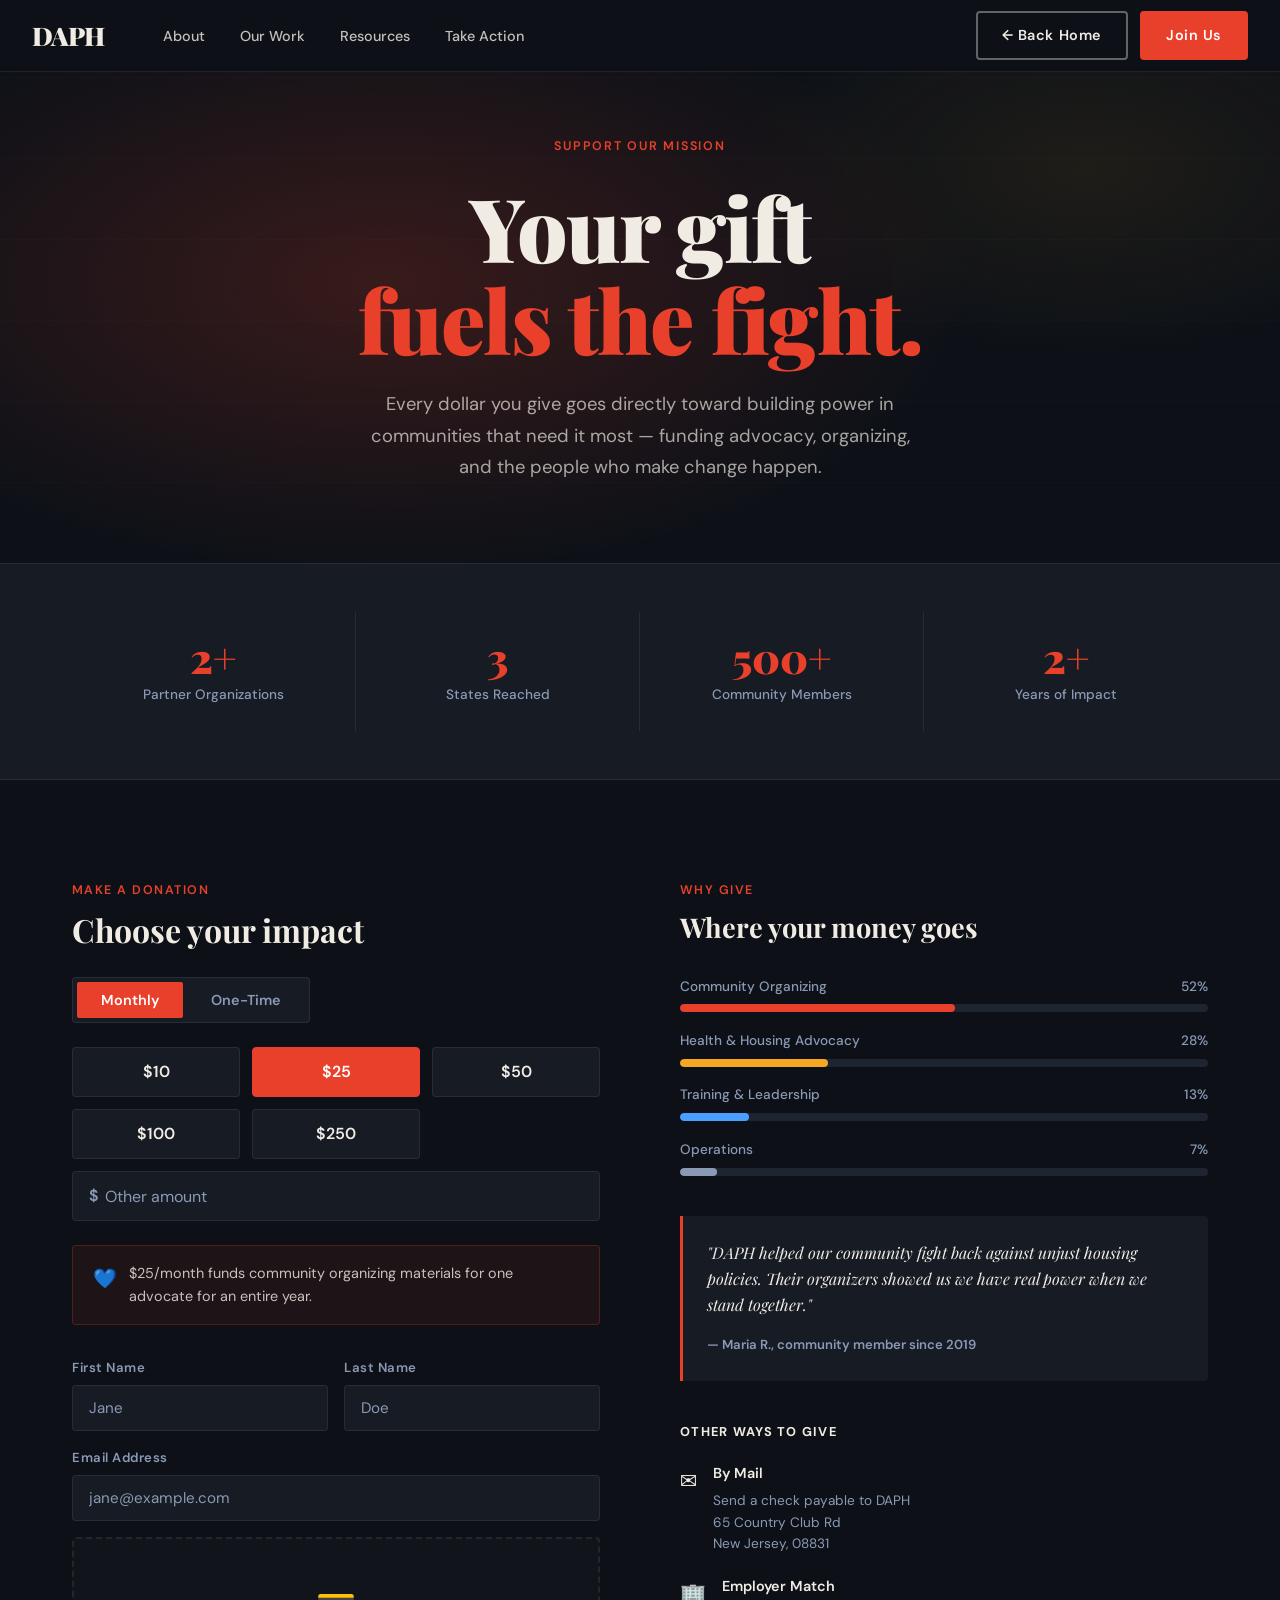
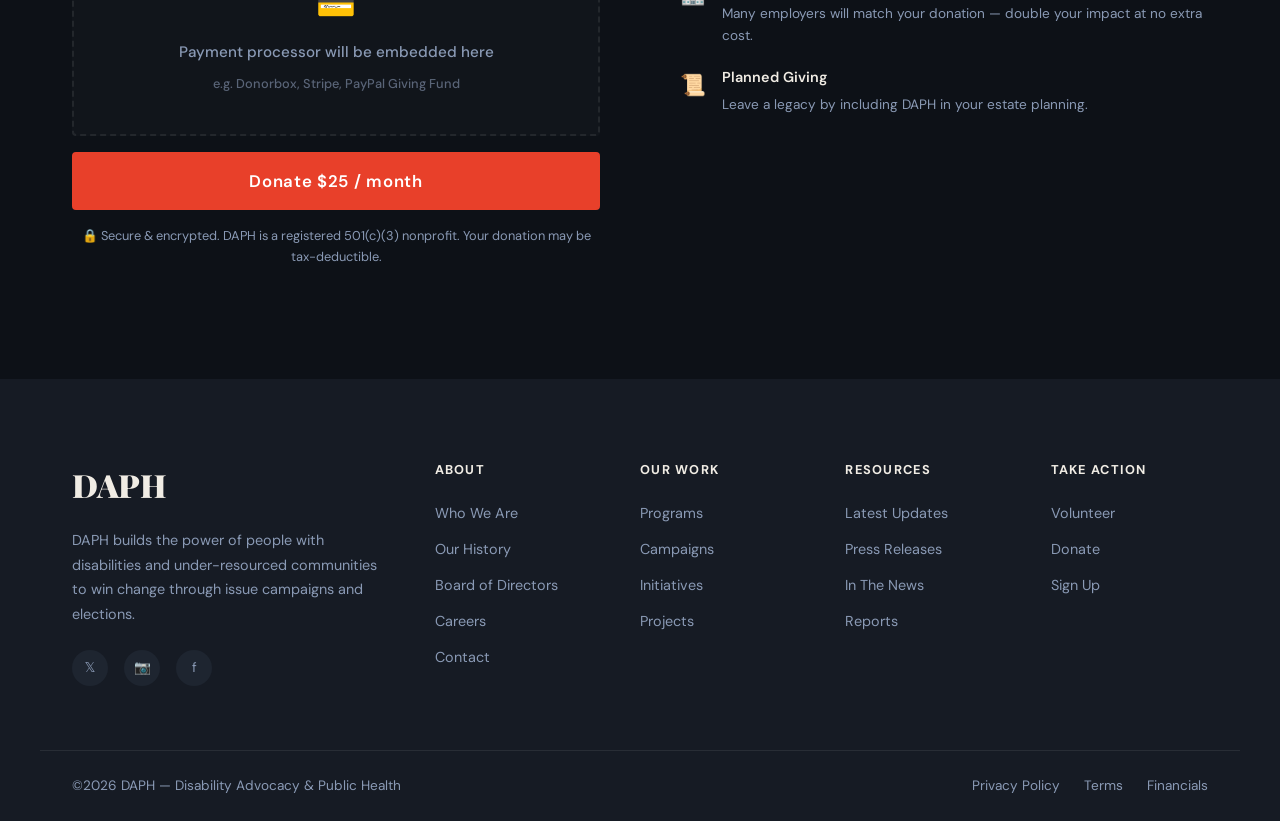
==== commit 15c9b2b7: "Update image assets" ====
--- a/donate.html
+++ b/donate.html
@@ -91,19 +91,19 @@
     <section class="impact">
       <div class="container impact__grid">
         <div class="impact__stat">
-          <span class="impact__number">40+</span>
+          <span class="impact__number">2+</span>
           <span class="impact__label">Partner Organizations</span>
         </div>
         <div class="impact__stat">
-          <span class="impact__number">29</span>
+          <span class="impact__number">3</span>
           <span class="impact__label">States Reached</span>
         </div>
         <div class="impact__stat">
-          <span class="impact__number">1M+</span>
+          <span class="impact__number">500+</span>
           <span class="impact__label">Community Members</span>
         </div>
         <div class="impact__stat">
-          <span class="impact__number">50+</span>
+          <span class="impact__number">2+</span>
           <span class="impact__label">Years of Impact</span>
         </div>
       </div>
--- a/css/style.css
+++ b/css/style.css
@@ -5,27 +5,35 @@
 
 /* ---------- CSS Variables ---------- */
 :root {
-  --color-bg:         #0d1117;
-  --color-surface:    #161b24;
-  --color-surface2:   #1e2530;
-  --color-primary:    #e8402a;     /* bold red-orange accent */
-  --color-accent:     #f5a623;     /* warm amber CTA */
-  --color-text:       #f0ece4;
-  --color-muted:      #8a9ab5;
-  --color-border:     rgba(255,255,255,0.08);
-
-  --font-display:     'Playfair Display', Georgia, serif;
-  --font-body:        'DM Sans', system-ui, sans-serif;
-
-  --nav-height:       72px;
-  --radius:           4px;
-  --transition:       0.22s ease;
+  --color-bg: #0d1117;
+  --color-surface: #161b24;
+  --color-surface2: #1e2530;
+  --color-primary: #e8402a; /* bold red-orange accent */
+  --color-accent: #f5a623; /* warm amber CTA */
+  --color-text: #f0ece4;
+  --color-muted: #8a9ab5;
+  --color-border: rgba(255, 255, 255, 0.08);
+
+  --font-display: "Playfair Display", Georgia, serif;
+  --font-body: "DM Sans", system-ui, sans-serif;
+
+  --nav-height: 72px;
+  --radius: 4px;
+  --transition: 0.22s ease;
 }
 
 /* ---------- Reset & Base ---------- */
-*, *::before, *::after { box-sizing: border-box; margin: 0; padding: 0; }
-
-html { scroll-behavior: smooth; }
+*,
+*::before,
+*::after {
+  box-sizing: border-box;
+  margin: 0;
+  padding: 0;
+}
+
+html {
+  scroll-behavior: smooth;
+}
 
 body {
   font-family: var(--font-body);
@@ -35,9 +43,17 @@
   overflow-x: hidden;
 }
 
-a { color: inherit; text-decoration: none; }
-img { display: block; max-width: 100%; }
-ul { list-style: none; }
+a {
+  color: inherit;
+  text-decoration: none;
+}
+img {
+  display: block;
+  max-width: 100%;
+}
+ul {
+  list-style: none;
+}
 
 .container {
   max-width: 1200px;
@@ -55,7 +71,9 @@
   color: var(--color-primary);
   margin-bottom: 0.75rem;
 }
-.label--light { color: var(--color-accent); }
+.label--light {
+  color: var(--color-accent);
+}
 
 .section-heading {
   font-family: var(--font-display);
@@ -64,7 +82,9 @@
   line-height: 1.15;
   margin-bottom: 1rem;
 }
-.section-heading--light { color: var(--color-text); }
+.section-heading--light {
+  color: var(--color-text);
+}
 
 .section-sub {
   font-size: 1.1rem;
@@ -72,7 +92,9 @@
   max-width: 600px;
   margin-bottom: 3rem;
 }
-.section-sub--light { color: rgba(255,255,255,0.65); }
+.section-sub--light {
+  color: rgba(255, 255, 255, 0.65);
+}
 
 /* ---------- Buttons ---------- */
 .btn {
@@ -85,55 +107,79 @@
   border-radius: var(--radius);
   border: 2px solid transparent;
   cursor: pointer;
-  transition: background var(--transition), color var(--transition), border-color var(--transition), transform var(--transition);
-}
-.btn:hover { transform: translateY(-2px); }
+  transition:
+    background var(--transition),
+    color var(--transition),
+    border-color var(--transition),
+    transform var(--transition);
+}
+.btn:hover {
+  transform: translateY(-2px);
+}
 
 .btn--primary {
   background: var(--color-primary);
   color: #fff;
   border-color: var(--color-primary);
 }
-.btn--primary:hover { background: #c93520; border-color: #c93520; }
+.btn--primary:hover {
+  background: #c93520;
+  border-color: #c93520;
+}
 
 .btn--accent {
   background: var(--color-accent);
   color: #111;
   border-color: var(--color-accent);
 }
-.btn--accent:hover { background: #e0951a; border-color: #e0951a; }
+.btn--accent:hover {
+  background: #e0951a;
+  border-color: #e0951a;
+}
 
 .btn--outline {
   background: transparent;
   color: var(--color-text);
-  border-color: rgba(255,255,255,0.35);
-}
-.btn--outline:hover { border-color: var(--color-text); background: rgba(255,255,255,0.05); }
+  border-color: rgba(255, 255, 255, 0.35);
+}
+.btn--outline:hover {
+  border-color: var(--color-text);
+  background: rgba(255, 255, 255, 0.05);
+}
 
 .btn--outline-light {
   background: transparent;
   color: #fff;
-  border-color: rgba(255,255,255,0.6);
-}
-.btn--outline-light:hover { background: rgba(255,255,255,0.1); }
-
-.btn--lg { padding: 0.85rem 2rem; font-size: 1rem; }
+  border-color: rgba(255, 255, 255, 0.6);
+}
+.btn--outline-light:hover {
+  background: rgba(255, 255, 255, 0.1);
+}
+
+.btn--lg {
+  padding: 0.85rem 2rem;
+  font-size: 1rem;
+}
 
 /* =============================================
    NAVBAR
    ============================================= */
 .navbar {
   position: fixed;
-  top: 0; left: 0; right: 0;
+  top: 0;
+  left: 0;
+  right: 0;
   height: var(--nav-height);
   z-index: 1000;
   background: var(--color-bg);
   border-bottom: 1px solid var(--color-border);
-  transition: background var(--transition), box-shadow var(--transition);
+  transition:
+    background var(--transition),
+    box-shadow var(--transition);
 }
 .navbar.scrolled {
-  background: rgba(13,17,23,0.97);
-  box-shadow: 0 2px 24px rgba(0,0,0,0.5);
+  background: rgba(13, 17, 23, 0.97);
+  box-shadow: 0 2px 24px rgba(0, 0, 0, 0.5);
 }
 
 .navbar__inner {
@@ -153,9 +199,23 @@
   color: var(--color-text);
   letter-spacing: -0.02em;
   flex-shrink: 0;
-}
-
-.navbar__nav { flex: 1; }
+  display: flex;
+  align-items: center;
+  gap: 0.6rem;
+}
+
+.navbar__logo-img {
+  width: 38px;
+  height: 38px;
+  border-radius: 50%;
+  object-fit: cover;
+  border: 2px solid rgba(255, 255, 255, 0.15);
+  flex-shrink: 0;
+}
+
+.navbar__nav {
+  flex: 1;
+}
 
 .nav-list {
   display: flex;
@@ -174,11 +234,13 @@
   line-height: var(--nav-height);
   font-size: 0.9rem;
   font-weight: 500;
-  color: rgba(240,236,228,0.8);
+  color: rgba(240, 236, 228, 0.8);
   transition: color var(--transition);
   white-space: nowrap;
 }
-.nav-item > a:hover { color: var(--color-text); }
+.nav-item > a:hover {
+  color: var(--color-text);
+}
 
 /* Dropdown */
 .dropdown {
@@ -191,19 +253,26 @@
   border-top: 2px solid var(--color-primary);
   min-width: 220px;
   border-radius: 0 0 var(--radius) var(--radius);
-  box-shadow: 0 12px 40px rgba(0,0,0,0.4);
+  box-shadow: 0 12px 40px rgba(0, 0, 0, 0.4);
   z-index: 100;
 }
-.has-dropdown:hover .dropdown { display: block; }
+.has-dropdown:hover .dropdown {
+  display: block;
+}
 
 .dropdown li a {
   display: block;
   padding: 0.7rem 1.25rem;
   font-size: 0.875rem;
   color: var(--color-muted);
-  transition: color var(--transition), background var(--transition);
-}
-.dropdown li a:hover { color: var(--color-text); background: rgba(255,255,255,0.04); }
+  transition:
+    color var(--transition),
+    background var(--transition);
+}
+.dropdown li a:hover {
+  color: var(--color-text);
+  background: rgba(255, 255, 255, 0.04);
+}
 
 /* Nav CTA */
 .navbar__cta {
@@ -222,7 +291,7 @@
   display: flex;
   align-items: center;
   gap: 0.35rem;
-  background: rgba(255,255,255,0.06);
+  background: rgba(255, 255, 255, 0.06);
   border: 1px solid var(--color-border);
   border-radius: var(--radius);
   color: var(--color-text);
@@ -231,13 +300,26 @@
   font-weight: 600;
   padding: 0.4rem 0.75rem;
   cursor: pointer;
-  transition: background var(--transition), border-color var(--transition);
+  transition:
+    background var(--transition),
+    border-color var(--transition);
   white-space: nowrap;
 }
-.lang-switcher__btn:hover { background: rgba(255,255,255,0.1); border-color: rgba(255,255,255,0.2); }
-.lang-switcher__globe { font-size: 0.95rem; }
-.lang-switcher__arrow { font-size: 0.65rem; color: var(--color-muted); transition: transform var(--transition); }
-.lang-switcher.open .lang-switcher__arrow { transform: rotate(180deg); }
+.lang-switcher__btn:hover {
+  background: rgba(255, 255, 255, 0.1);
+  border-color: rgba(255, 255, 255, 0.2);
+}
+.lang-switcher__globe {
+  font-size: 0.95rem;
+}
+.lang-switcher__arrow {
+  font-size: 0.65rem;
+  color: var(--color-muted);
+  transition: transform var(--transition);
+}
+.lang-switcher.open .lang-switcher__arrow {
+  transform: rotate(180deg);
+}
 .lang-switcher__dropdown {
   display: none;
   position: absolute;
@@ -248,12 +330,14 @@
   border-top: 2px solid var(--color-primary);
   border-radius: 0 0 var(--radius) var(--radius);
   min-width: 180px;
-  box-shadow: 0 12px 32px rgba(0,0,0,0.45);
+  box-shadow: 0 12px 32px rgba(0, 0, 0, 0.45);
   z-index: 200;
   list-style: none;
   padding: 0.4rem 0;
 }
-.lang-switcher.open .lang-switcher__dropdown { display: block; }
+.lang-switcher.open .lang-switcher__dropdown {
+  display: block;
+}
 .lang-switcher__dropdown li button {
   display: flex;
   align-items: center;
@@ -267,11 +351,19 @@
   font-size: 0.875rem;
   font-weight: 500;
   cursor: pointer;
-  transition: color var(--transition), background var(--transition);
+  transition:
+    color var(--transition),
+    background var(--transition);
   text-align: left;
 }
-.lang-switcher__dropdown li button:hover { color: var(--color-text); background: rgba(255,255,255,0.04); }
-.lang-switcher__dropdown li button.active { color: var(--color-text); font-weight: 600; }
+.lang-switcher__dropdown li button:hover {
+  color: var(--color-text);
+  background: rgba(255, 255, 255, 0.04);
+}
+.lang-switcher__dropdown li button.active {
+  color: var(--color-text);
+  font-weight: 600;
+}
 
 /* Hamburger */
 .hamburger {
@@ -290,11 +382,19 @@
   height: 2px;
   background: var(--color-text);
   border-radius: 2px;
-  transition: transform var(--transition), opacity var(--transition);
-}
-.hamburger.open span:nth-child(1) { transform: translateY(7px) rotate(45deg); }
-.hamburger.open span:nth-child(2) { opacity: 0; }
-.hamburger.open span:nth-child(3) { transform: translateY(-7px) rotate(-45deg); }
+  transition:
+    transform var(--transition),
+    opacity var(--transition);
+}
+.hamburger.open span:nth-child(1) {
+  transform: translateY(7px) rotate(45deg);
+}
+.hamburger.open span:nth-child(2) {
+  opacity: 0;
+}
+.hamburger.open span:nth-child(3) {
+  transform: translateY(-7px) rotate(-45deg);
+}
 
 /* =============================================
    HERO
@@ -316,12 +416,20 @@
 
 /* full-bleed bg behind the centered grid */
 .hero::before {
-  content: '';
+  content: "";
   position: absolute;
   inset: 0;
   background:
-    radial-gradient(ellipse 70% 70% at 75% 55%, rgba(232,64,42,0.18) 0%, transparent 65%),
-    radial-gradient(ellipse 50% 60% at 10% 80%, rgba(245,166,35,0.07) 0%, transparent 55%);
+    radial-gradient(
+      ellipse 70% 70% at 75% 55%,
+      rgba(232, 64, 42, 0.18) 0%,
+      transparent 65%
+    ),
+    radial-gradient(
+      ellipse 50% 60% at 10% 80%,
+      rgba(245, 166, 35, 0.07) 0%,
+      transparent 55%
+    );
   z-index: 0;
   pointer-events: none;
 }
@@ -333,17 +441,16 @@
   z-index: -1;
 }
 .hero__bg::after {
-  content: '';
+  content: "";
   position: absolute;
   inset: 0;
-  background-image:
-    repeating-linear-gradient(
-      0deg,
-      transparent,
-      transparent 80px,
-      rgba(255,255,255,0.013) 80px,
-      rgba(255,255,255,0.013) 81px
-    );
+  background-image: repeating-linear-gradient(
+    0deg,
+    transparent,
+    transparent 80px,
+    rgba(255, 255, 255, 0.013) 80px,
+    rgba(255, 255, 255, 0.013) 81px
+  );
 }
 
 /* ── Left: text ── */
@@ -374,11 +481,13 @@
   opacity: 0;
   animation: fadeUp 0.8s ease 0.4s forwards;
 }
-.hero__heading span { color: var(--color-primary); }
+.hero__heading span {
+  color: var(--color-primary);
+}
 
 .hero__sub {
   font-size: clamp(0.95rem, 1.5vw, 1.1rem);
-  color: rgba(240,236,228,0.68);
+  color: rgba(240, 236, 228, 0.68);
   max-width: 480px;
   margin-bottom: 2.5rem;
   line-height: 1.7;
@@ -413,9 +522,9 @@
   max-width: 620px;
   height: auto;
   /* subtle drop shadow so it pops off the dark bg */
-  filter: drop-shadow(-20px 20px 40px rgba(0,0,0,0.55));
+  filter: drop-shadow(-20px 20px 40px rgba(0, 0, 0, 0.55));
   /* slight upward float animation on load */
-  animation: floatIn 1.1s cubic-bezier(0.22,1,0.36,1) 0.6s both;
+  animation: floatIn 1.1s cubic-bezier(0.22, 1, 0.36, 1) 0.6s both;
 }
 
 .hero__scroll-hint {
@@ -424,23 +533,40 @@
   left: 50%;
   transform: translateX(-50%);
   font-size: 1.4rem;
-  color: rgba(255,255,255,0.2);
+  color: rgba(255, 255, 255, 0.2);
   animation: bounce 2.2s ease infinite;
   z-index: 2;
   grid-column: 1 / -1;
 }
 
 @keyframes fadeUp {
-  from { opacity: 0; transform: translateY(28px); }
-  to   { opacity: 1; transform: translateY(0); }
+  from {
+    opacity: 0;
+    transform: translateY(28px);
+  }
+  to {
+    opacity: 1;
+    transform: translateY(0);
+  }
 }
 @keyframes floatIn {
-  from { opacity: 0; transform: translateY(50px) scale(0.97); }
-  to   { opacity: 1; transform: translateY(0) scale(1); }
+  from {
+    opacity: 0;
+    transform: translateY(50px) scale(0.97);
+  }
+  to {
+    opacity: 1;
+    transform: translateY(0) scale(1);
+  }
 }
 @keyframes bounce {
-  0%, 100% { transform: translateX(-50%) translateY(0); }
-  50%       { transform: translateX(-50%) translateY(9px); }
+  0%,
+  100% {
+    transform: translateX(-50%) translateY(0);
+  }
+  50% {
+    transform: translateX(-50%) translateY(9px);
+  }
 }
 
 /* =============================================
@@ -463,7 +589,9 @@
   border: 1px solid var(--color-border);
   border-radius: var(--radius);
   background: var(--color-surface);
-  transition: border-color var(--transition), transform var(--transition);
+  transition:
+    border-color var(--transition),
+    transform var(--transition);
 }
 .crisis__card:hover {
   border-color: var(--color-primary);
@@ -517,11 +645,17 @@
   font-size: 1rem;
 }
 
-.about__text .btn { margin-top: 0.75rem; }
+.about__text .btn {
+  margin-top: 0.75rem;
+}
 
 .about__img-placeholder {
   aspect-ratio: 4/3;
-  background: linear-gradient(135deg, var(--color-surface2) 0%, rgba(232,64,42,0.12) 100%);
+  background: linear-gradient(
+    135deg,
+    var(--color-surface2) 0%,
+    rgba(232, 64, 42, 0.12) 100%
+  );
   border-radius: var(--radius);
   border: 1px solid var(--color-border);
   display: flex;
@@ -530,7 +664,7 @@
   font-family: var(--font-display);
   font-size: 1.6rem;
   font-weight: 700;
-  color: rgba(255,255,255,0.15);
+  color: rgba(255, 255, 255, 0.15);
   text-align: center;
   line-height: 1.3;
 }
@@ -546,10 +680,14 @@
   overflow: hidden;
 }
 .campaigns::before {
-  content: '';
+  content: "";
   position: absolute;
   inset: 0;
-  background: radial-gradient(ellipse 80% 60% at 50% 50%, rgba(232,64,42,0.15) 0%, transparent 70%);
+  background: radial-gradient(
+    ellipse 80% 60% at 50% 50%,
+    rgba(232, 64, 42, 0.15) 0%,
+    transparent 70%
+  );
   pointer-events: none;
 }
 
@@ -562,13 +700,16 @@
 .campaign-card {
   display: block;
   padding: 2.5rem 2rem;
-  background: rgba(255,255,255,0.04);
-  border: 1px solid rgba(255,255,255,0.1);
+  background: rgba(255, 255, 255, 0.04);
+  border: 1px solid rgba(255, 255, 255, 0.1);
   border-radius: var(--radius);
-  transition: background var(--transition), border-color var(--transition), transform var(--transition);
+  transition:
+    background var(--transition),
+    border-color var(--transition),
+    transform var(--transition);
 }
 .campaign-card:hover {
-  background: rgba(255,255,255,0.08);
+  background: rgba(255, 255, 255, 0.08);
   border-color: var(--color-primary);
   transform: translateY(-4px);
 }
@@ -587,7 +728,7 @@
 
 .campaign-card p {
   font-size: 0.9rem;
-  color: rgba(255,255,255,0.6);
+  color: rgba(255, 255, 255, 0.6);
   margin-bottom: 1.25rem;
   line-height: 1.65;
 }
@@ -619,10 +760,12 @@
   border: 1px solid var(--color-border);
   border-radius: var(--radius);
   overflow: hidden;
-  transition: border-color var(--transition), transform var(--transition);
+  transition:
+    border-color var(--transition),
+    transform var(--transition);
 }
 .news-card:hover {
-  border-color: rgba(255,255,255,0.2);
+  border-color: rgba(255, 255, 255, 0.2);
   transform: translateY(-3px);
 }
 
@@ -634,14 +777,24 @@
   aspect-ratio: 16/9;
   background: var(--color-surface2);
 }
-.news-card--featured .news-card__img { aspect-ratio: 4/3; }
+.news-card--featured .news-card__img {
+  aspect-ratio: 4/3;
+}
 
 /* Placeholder colors for news images */
-.news-card__img--1 { background: linear-gradient(135deg, #1a2030 0%, rgba(232,64,42,0.3) 100%); }
-.news-card__img--2 { background: linear-gradient(135deg, #1a2030 0%, rgba(245,166,35,0.3) 100%); }
-.news-card__img--3 { background: linear-gradient(135deg, #1a2030 0%, rgba(42,100,200,0.3) 100%); }
-
-.news-card__body { padding: 1.5rem; }
+.news-card__img--1 {
+  background: linear-gradient(135deg, #1a2030 0%, rgba(232, 64, 42, 0.3) 100%);
+}
+.news-card__img--2 {
+  background: linear-gradient(135deg, #1a2030 0%, rgba(245, 166, 35, 0.3) 100%);
+}
+.news-card__img--3 {
+  background: linear-gradient(135deg, #1a2030 0%, rgba(42, 100, 200, 0.3) 100%);
+}
+
+.news-card__body {
+  padding: 1.5rem;
+}
 
 .news-card__tag {
   display: inline-block;
@@ -660,10 +813,16 @@
   line-height: 1.3;
   margin-bottom: 0.6rem;
 }
-.news-card--featured h3 { font-size: 1.4rem; }
-
-.news-card h3 a { transition: color var(--transition); }
-.news-card h3 a:hover { color: var(--color-accent); }
+.news-card--featured h3 {
+  font-size: 1.4rem;
+}
+
+.news-card h3 a {
+  transition: color var(--transition);
+}
+.news-card h3 a:hover {
+  color: var(--color-accent);
+}
 
 .news-card p {
   font-size: 0.9rem;
@@ -678,9 +837,14 @@
   color: var(--color-primary);
   transition: color var(--transition);
 }
-.news-card__more:hover { color: var(--color-accent); }
-
-.news__cta { margin-top: 2.5rem; text-align: center; }
+.news-card__more:hover {
+  color: var(--color-accent);
+}
+
+.news__cta {
+  margin-top: 2.5rem;
+  text-align: center;
+}
 
 /* =============================================
    CTA BAND
@@ -749,7 +913,10 @@
   line-height: 1.7;
   margin-bottom: 1.5rem;
 }
-
+.footer__brand img {
+  width: 150px;
+  padding: 0;
+}
 .footer__socials {
   display: flex;
   gap: 1rem;
@@ -765,9 +932,14 @@
   background: var(--color-surface2);
   font-size: 0.85rem;
   color: var(--color-muted);
-  transition: background var(--transition), color var(--transition);
-}
-.footer__socials a:hover { background: var(--color-primary); color: #fff; }
+  transition:
+    background var(--transition),
+    color var(--transition);
+}
+.footer__socials a:hover {
+  background: var(--color-primary);
+  color: #fff;
+}
 
 .footer__col h4 {
   font-size: 0.8rem;
@@ -778,13 +950,19 @@
   margin-bottom: 1.25rem;
 }
 
-.footer__col ul { display: flex; flex-direction: column; gap: 0.6rem; }
+.footer__col ul {
+  display: flex;
+  flex-direction: column;
+  gap: 0.6rem;
+}
 .footer__col ul a {
   font-size: 0.9rem;
   color: var(--color-muted);
   transition: color var(--transition);
 }
-.footer__col ul a:hover { color: var(--color-text); }
+.footer__col ul a:hover {
+  color: var(--color-text);
+}
 
 .footer__bottom {
   padding: 1.5rem 0;
@@ -797,7 +975,10 @@
   gap: 1rem;
 }
 
-.footer__bottom p { font-size: 0.85rem; color: var(--color-muted); }
+.footer__bottom p {
+  font-size: 0.85rem;
+  color: var(--color-muted);
+}
 
 .footer__legal {
   display: flex;
@@ -808,7 +989,9 @@
   color: var(--color-muted);
   transition: color var(--transition);
 }
-.footer__legal a:hover { color: var(--color-text); }
+.footer__legal a:hover {
+  color: var(--color-text);
+}
 
 /* =============================================
    RESPONSIVE
@@ -817,26 +1000,39 @@
   .footer__inner {
     grid-template-columns: 1fr 1fr 1fr;
   }
-  .footer__brand { grid-column: 1 / -1; }
+  .footer__brand {
+    grid-column: 1 / -1;
+  }
 
   .hero {
     padding: calc(var(--nav-height) + 2rem) 2.5rem 4rem;
   }
-  .hero__image img { max-width: 480px; }
+  .hero__image img {
+    max-width: 480px;
+  }
 }
 
 @media (max-width: 860px) {
   .navbar__nav,
-  .navbar__cta { display: none; }
-  .navbar__nav.open { display: block; }
-  .navbar__cta.open { display: flex; }
-
-  .hamburger { display: flex; }
+  .navbar__cta {
+    display: none;
+  }
+  .navbar__nav.open {
+    display: block;
+  }
+  .navbar__cta.open {
+    display: flex;
+  }
+
+  .hamburger {
+    display: flex;
+  }
 
   .navbar__nav.open {
     position: fixed;
     top: var(--nav-height);
-    left: 0; right: 0;
+    left: 0;
+    right: 0;
     background: var(--color-surface);
     border-bottom: 1px solid var(--color-border);
     padding: 1.5rem 2rem 2rem;
@@ -845,8 +1041,17 @@
     max-height: calc(100vh - var(--nav-height));
   }
 
-  .nav-list { flex-direction: column; gap: 0; align-items: stretch; }
-  .nav-item > a { height: auto; line-height: 1.5; padding: 0.8rem 0; border-bottom: 1px solid var(--color-border); }
+  .nav-list {
+    flex-direction: column;
+    gap: 0;
+    align-items: stretch;
+  }
+  .nav-item > a {
+    height: auto;
+    line-height: 1.5;
+    padding: 0.8rem 0;
+    border-bottom: 1px solid var(--color-border);
+  }
   .dropdown {
     display: block;
     position: static;
@@ -856,13 +1061,21 @@
     box-shadow: none;
     padding-left: 1rem;
   }
-  .has-dropdown .dropdown { display: none; }
-  .has-dropdown.open .dropdown { display: block; }
-  .dropdown li a { padding: 0.5rem 0; }
+  .has-dropdown .dropdown {
+    display: none;
+  }
+  .has-dropdown.open .dropdown {
+    display: block;
+  }
+  .dropdown li a {
+    padding: 0.5rem 0;
+  }
 
   .navbar__cta.open {
     position: fixed;
-    bottom: 0; left: 0; right: 0;
+    bottom: 0;
+    left: 0;
+    right: 0;
     padding: 1rem 2rem;
     background: var(--color-surface);
     border-top: 1px solid var(--color-border);
@@ -877,9 +1090,15 @@
     text-align: center;
     min-height: auto;
   }
-  .hero__content { padding-right: 0; }
-  .hero__sub { max-width: 100%; }
-  .hero__actions { justify-content: center; }
+  .hero__content {
+    padding-right: 0;
+  }
+  .hero__sub {
+    max-width: 100%;
+  }
+  .hero__actions {
+    justify-content: center;
+  }
   .hero__image {
     margin-bottom: 0;
     padding-bottom: 0;
@@ -888,22 +1107,50 @@
   }
   .hero__image img {
     max-width: 340px;
-    filter: drop-shadow(-10px 10px 24px rgba(0,0,0,0.5));
-  }
-  .hero__scroll-hint { display: none; }
-
-  .crisis__grid { grid-template-columns: 1fr; }
-  .campaigns__grid { grid-template-columns: 1fr; }
-  .about__inner { grid-template-columns: 1fr; gap: 2.5rem; }
-  .news__grid { grid-template-columns: 1fr; }
-  .news-card--featured { grid-row: span 1; }
-  .cta-band__inner { flex-direction: column; text-align: center; }
-  .cta-band__buttons { justify-content: center; }
-  .footer__inner { grid-template-columns: 1fr 1fr; }
+    filter: drop-shadow(-10px 10px 24px rgba(0, 0, 0, 0.5));
+  }
+  .hero__scroll-hint {
+    display: none;
+  }
+
+  .crisis__grid {
+    grid-template-columns: 1fr;
+  }
+  .campaigns__grid {
+    grid-template-columns: 1fr;
+  }
+  .about__inner {
+    grid-template-columns: 1fr;
+    gap: 2.5rem;
+  }
+  .news__grid {
+    grid-template-columns: 1fr;
+  }
+  .news-card--featured {
+    grid-row: span 1;
+  }
+  .cta-band__inner {
+    flex-direction: column;
+    text-align: center;
+  }
+  .cta-band__buttons {
+    justify-content: center;
+  }
+  .footer__inner {
+    grid-template-columns: 1fr 1fr;
+  }
 }
 
 @media (max-width: 480px) {
-  .hero__actions { flex-direction: column; align-items: center; }
-  .footer__inner { grid-template-columns: 1fr; }
-  .footer__bottom-inner { flex-direction: column; text-align: center; }
-}
+  .hero__actions {
+    flex-direction: column;
+    align-items: center;
+  }
+  .footer__inner {
+    grid-template-columns: 1fr;
+  }
+  .footer__bottom-inner {
+    flex-direction: column;
+    text-align: center;
+  }
+}
